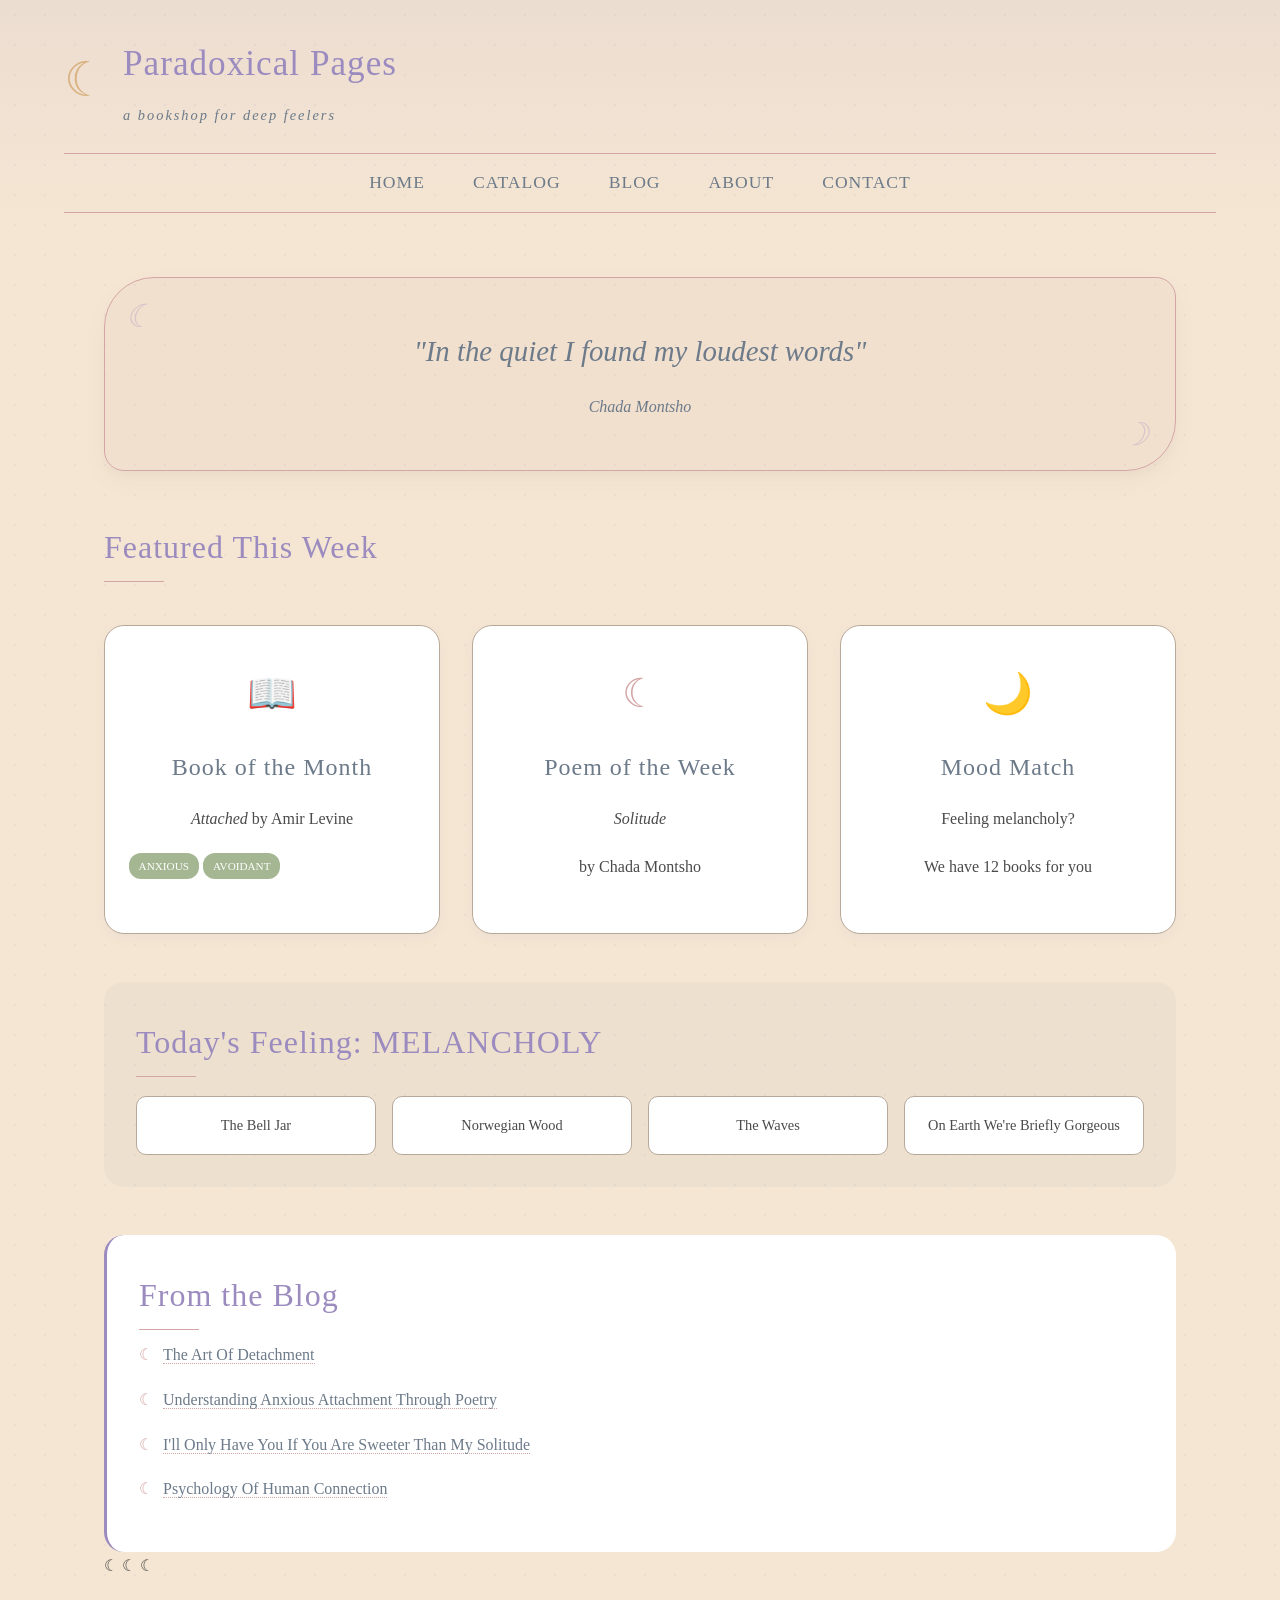
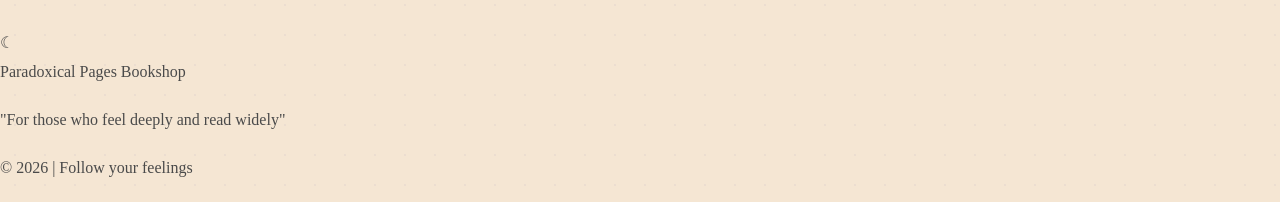
==== index.html @ 4b008feb "Add files via upload" ====
<!DOCTYPE html>

<html lang="en">

<head>

    <meta charset="UTF-8"

    <meta name="viewport" content="width=device-width, initial-scale=1.0">

    <title>Paradoxical Pages - Bookshop for Deep Feelers</title>

    <link rel="stylesheet" href="stylesheet.css">

</head>

<body>

     <header>

        <div class="logo-container">

        <div class="logo">☾</div>

        <div class="site-title">

            <h1>Paradoxical Pages</h1>

            <div class="tagline">a bookshop for deep feelers</div>

            </div>

          </div>



          <nav>

             <ul>

                <li><a href="index.html">HOME</a></li>

                <li><a href="catalog.html">CATALOG</a></li>

                <li><a href="blog.html">BLOG</a></li>

                <li><a href="about.html">ABOUT</a></li>

                <li><a href="contact.html">CONTACT</a></li>

             </ul>

          </nav>

       </header>


  <main>

 <div class="hero-quote">

        "In the quiet I found my loudest words"
 <div style="font-size: 1rem; margin-top: 1rem;">Chada Montsho</div>

</div>



        <h2 class="text-center">Featured This Week</h2>



          <div class="featured-grid">

          <div class="featured-card">

          <div class="featured-icon">📖</div>

          <h3>Book of the Month</h3>

          <p><em>Attached</em> by Amir Levine</p>

          <p class="book-tags">

          <span class="tag">ANXIOUS</span>

          <span class="tag">AVOIDANT</span>

            </p>

          </div>



             <div class="featured-card">

             <div class="featured-icon">☾</div>

               <h3>Poem of the Week</h3>

               <p><em>Solitude</em></p>

               <p>by Chada Montsho</p>

           </div>


   <div class="featured-card">

    <div class="featured-icon">🌙</div>

        <h3>Mood Match</h3>

            <p>Feeling melancholy?</p>

             <p>We have 12 books for you</p>

          </div>

          </div>


       <div class="mood-section">

             <h2>Today's Feeling: MELANCHOLY</h2>

            <div class="mood-books">

                 <div class="mini-book">The Bell Jar</div>

                <div class="mini-book">Norwegian Wood</div>

                 <div class="mini-book">The Waves</div>

                <div class="mini-book">On Earth We're Briefly Gorgeous</div>

         </div>

        </div>



         <div class="blog-preview">

         <h2>From the Blog</h2>

         <ul>

                <li><a href="blog.html#post6">The Art Of Detachment</a></li>

                <li><a href="blog.html#post2">Understanding Anxious Attachment Through Poetry</a></li>

                <li><a href="blog.html#post3">I'll Only Have You If You Are Sweeter Than My Solitude </a></li>

                <li><a href="blog.html#post5">Psychology Of Human Connection</a></li>

        </ul>

    </div>



   <div class="moon-divider">☾ ☾ ☾</div>

</main>


    <footer>

        <div class="footer moon">☾</div>

        <p>Paradoxical Pages Bookshop</p>

        <p class="footer quote">"For those who feel deeply and read widely"</p>

        <p>© 2026 | Follow your feelings</p>

</footer>

</body>

</html>
---- stylesheet.css ----
:root {
  
    --cream-paper: #F5E6D3;
    --dusty-lavender: #9B8BBF;
    --faded-denim: #6C7A89;
    --dusty-rose: #D4A5A5;
    --charcoal-text: #4A4A4A;
    --sage-healing: #9CAF88;
    --muted-gold: #D9B382;
    --soft-taupe: #B7A99A;
    
  
    --lavender-soft: rgba(155, 139, 191, 0.1);
    --rose-soft: rgba(212, 165, 165, 0.1);
    --denim-soft: rgba(108, 122, 137, 0.05);
    
    
    --soft-shadow: 0 10px 30px rgba(0, 0, 0, 0.03), 0 6px 10px rgba(0, 0, 0, 0.02);
    --gentle-shadow: 0 4px 12px rgba(155, 139, 191, 0.08);
}
 

* {
    margin: 0;
    padding: 0;
    box-sizing: border-box;
}
 
body {
    background-color: var(--cream-paper);
    color: var(--charcoal-text);
    font-family: 'Georgia', 'Times New Roman', 'Palatino', serif;
    line-height: 1.8;
    font-size: 16px;
    background-image: radial-gradient(var(--lavender-soft) 1px, transparent 1px);
    background-size: 30px 30px; /* Subtle texture like old paper */
    min-height: 100vh;
    display: flex;
    flex-direction: column;
    margin: 0;
}



.blog-background {
    background-image: url(a9a294504fd5528d5656eb89f9dd2e08.jpg);
    background-repeat: no-repeat;
    background-size: cover;
    min-height: 100vh;
    width: 100%;
    background-position: center;
}

ul li{
    list-style: none;

}

.heart-item {
    padding-left: 10px;
}


 

h1, h2, h3, h4 {
    color: var(--dusty-lavender);
    font-weight: 300;
    letter-spacing: 1px;
    margin-bottom: 1rem;
}
 
h1 {
    font-size: 2.5rem;
    border-bottom: 1px solid var(--dusty-rose);
    padding-bottom: 0.5rem;
    display: inline-block;
}
 
h2 {
    font-size: 2rem;
    position: relative;
}
 
h2::after {
    content: '';
    position: absolute;
    bottom: -5px;
    left: 0;
    width: 60px;
    height: 1px;
    background-color: var(--dusty-rose);
}
 
h3 {
    font-size: 1.5rem;
    color: var(--faded-denim);
}
 
p {
    margin-bottom: 1.2rem;
}
 
a {
    color: var(--faded-denim);
    text-decoration: none;
    border-bottom: 1px dotted var(--dusty-rose);
    transition: all 0.3s ease;
}
 
a:hover {
    color: var(--dusty-rose);
    border-bottom: 1px solid var(--dusty-lavender);
}
 
header {
    padding: 2rem 5% 1rem 5%;
    background: linear-gradient(to bottom, var(--lavender-soft), transparent);
}
 
.logo-container {
    display: flex;
    align-items: center;
    gap: 1rem;
    margin-bottom: 1.5rem;
}
 
.logo {
    font-size: 3rem;
    color: var(--muted-gold);
    animation: softGlow 4s ease-in-out infinite;
}
 
@keyframes softGlow {
    0%, 100% { opacity: 0.8; text-shadow: 0 0 5px var(--muted-gold); }
    50% { opacity: 1; text-shadow: 0 0 15px var(--dusty-lavender); }
}
 
.site-title h1 {
    margin-bottom: 0;
    border-bottom: none;
    font-size: 2.2rem;
}
 
.tagline {
    color: var(--faded-denim);
    font-style: italic;
    font-size: 0.9rem;
    letter-spacing: 2px;
}
 

nav {
    margin-top: 1.5rem;
    border-top: 1px solid var(--dusty-rose);
    border-bottom: 1px solid var(--dusty-rose);
    padding: 0.8rem 0;
}
 
nav ul {
    display: flex;
    justify-content: center;
    gap: 3rem;
    list-style: none;
    flex-wrap: wrap;
}
 
nav a {
    border-bottom: none;
    font-size: 1.1rem;
    letter-spacing: 1px;
    padding: 0.3rem 0;
    position: relative;
}
 
nav a::after {
    content: '';
    position: absolute;
    bottom: 0;
    left: 50%;
    transform: translateX(-50%);
    width: 0;
    height: 1px;
    background-color: var(--dusty-rose);
    transition: width 0.3s ease;
}
 
nav a:hover::after {
    width: 100%;
}
 
nav a:hover {
    color: var(--dusty-lavender);
}
 

main {
    flex: 1;
    padding: 3rem 5%;
    max-width: 1200px;
    margin: 0 auto;
    width: 100%;
}
 

.hero-quote {
    text-align: center;
    padding: 3rem 2rem;
    margin-bottom: 3rem;
    background-color: var(--rose-soft);
    border-radius: 50px 20px;
    font-size: 1.8rem;
    font-style: italic;
    color: var(--faded-denim);
    border: 1px solid var(--dusty-rose);
    box-shadow: var(--soft-shadow);
    position: relative;
}
 
.hero-quote::before,
.hero-quote::after {
    content: '☾';
    font-size: 2rem;
    color: var(--dusty-lavender);
    opacity: 0.3;
    position: absolute;
}
 
.hero-quote::before {
    top: 10px;
    left: 20px;
}
 
.hero-quote::after {
    bottom: 10px;
    right: 20px;
    transform: rotate(180deg);
}
 
.featured-grid {
    display: grid;
    grid-template-columns: repeat(auto-fit, minmax(250px, 1fr));
    gap: 2rem;
    margin: 3rem 0;
}
 
.featured-card {
    background-color: white;
    padding: 2rem 1.5rem;
    border-radius: 20px;
    text-align: center;
    border: 1px solid var(--soft-taupe);
    box-shadow: var(--gentle-shadow);
    transition: transform 0.3s ease, box-shadow 0.3s ease;
}
 
.featured-card:hover {
    transform: translateY(-5px);
    box-shadow: 0 15px 30px rgba(155, 139, 191, 0.15);
}
 
.featured-icon {
    font-size: 2.5rem;
    color: var(--dusty-rose);
    margin-bottom: 1rem;
}
 
.mood-section {
    background-color: var(--denim-soft);
    padding: 2rem;
    border-radius: 20px;
    margin: 3rem 0;
}
 
.mood-books {
    display: grid;
    grid-template-columns: repeat(auto-fit, minmax(150px, 1fr));
    gap: 1rem;
    margin-top: 1.5rem;
}
 
.mini-book {
    background-color: white;
    padding: 1rem;
    text-align: center;
    border-radius: 10px;
    border: 1px solid var(--soft-taupe);
    font-size: 0.9rem;
}
 
.blog-preview {
    background-color: white;
    padding: 2rem;
    border-radius: 20px;
    border-left: 3px solid var(--dusty-lavender);
}
 
.blog-preview ul {
    list-style: none;
}
 
.blog-preview li {
    margin: 1rem 0;
    padding-left: 1.5rem;
    position: relative;
}
 
.blog-preview li::before {
    content: '☾';
    color: var(--dusty-rose);
    position: absolute;
    left: 0;
}
 

.filter-section {
    margin: 2rem 0;
    display: flex;
    flex-wrap: wrap;
    gap: 0.5rem;
    justify-content: center;
}
 
.catalog-link {
    background-color: transparent;
    border: 1px solid var(--dusty-rose);
    color: var(--faded-denim);
    padding: 0.5rem 1.2rem;
    border-radius: 30px;
    cursor: pointer;
    font-family: inherit;
    transition: all 0.3s ease;
}
 
.filter-btn:hover,
.filter-btn.active {
    background-color: var(--dusty-rose);
    color: white;
}

.box {
    position: relative;
    display: inline-block;
    border: 1px solid var(--soft-taupe);
    box-shadow: var(--gentle-shadow);
    transition: all 0.3s ease;
    padding: 50px 150px 350px;
    border-radius: 20px;
    margin-left: 35%;
    background-color: white;
    color: black;

}

.dropdown {
    position: relative;
    display: inline-block;
}

.dropbtn {
    padding: 10px 15px;
    cursor: pointer;
    border: none;
    background-color: white;
    
}

.dropdown-content {
    display: none;
    position: absolute;
    min-width: 150px;
    font-size: small;
}



.dropdown-content a {
    display: block;
    padding: 10px;
    margin-bottom: 2px;
    text-decoration: none;
    color: black;
}

.dropdown-content a:hover {
    background-color: #ddd;
}

/* Show dropdown on hover */
.dropdown:hover .dropdown-content {
    display: block;
}



.box:hover {
      transform: translateY(-3px);
    box-shadow: 0 10px 25px rgba(155, 139, 191, 0.2);

}

.fill {
    position: absolute;
    left: 15px;
    top: 20px;
    bottom: 20px;
    padding-top: 20px;
    font-size: 120px;
    cursor: auto;
}

.container2 {
    display: flex;
    flex-direction: column;
}
 
.book-grid {
    display: grid;
    grid-template-columns: repeat(auto-fill, minmax(300px, 1fr));
    gap: 2rem;
    margin: 3rem 0;
}
 
.book-card {
    background-color: white;
    border-radius: 15px;
    padding: 1.5rem;
    display: flex;
    gap: 1rem;
    border: 1px solid var(--soft-taupe);
    box-shadow: var(--gentle-shadow);
    transition: all 0.3s ease;
}


 
.book-card:hover {
    transform: translateY(-3px);
    box-shadow: 0 10px 25px rgba(155, 139, 191, 0.2);
}
 
.book-cover {
    min-width: 80px;
    height: 100px;
    background-color: var(--lavender-soft);
    border-radius: 8px;
    display: flex;
    align-items: center;
    justify-content: center;
    color: var(--dusty-lavender);
    font-size: 2rem;
}
 
.book-info h3 {
    margin-bottom: 0.3rem;
}
 
.book-author {
    color: var(--soft-taupe);
    font-size: 0.9rem;
    margin-bottom: 0.5rem;
}
 
.book-rating {
    color: var(--muted-gold);
    margin-bottom: 0.5rem;
}
 
.book-tags {
    display: flex;
    flex-wrap: wrap;
    gap: 0.3rem;
    margin-top: 0.5rem;
}
 
.tag {
    background-color: var(--sage-healing);
    color: white;
    font-size: 0.7rem;
    padding: 0.2rem 0.6rem;
    border-radius: 12px;
    opacity: 0.9;
}
 
/* ===== BLOG PAGE ===== */
.blog-post {
    background-color: white;
    padding: 2rem;
    margin-bottom: 2rem;
    border-radius: 20px;
    border: 1px solid var(--soft-taupe);
    box-shadow: var(--soft-shadow);
}
 
.post-date {
    color: var(--dusty-rose);
    font-size: 0.9rem;
    letter-spacing: 2px;
    margin-bottom: 0.5rem;
}
 
.post-title {
    color: var(--dusty-lavender);
    font-size: 1.8rem;
    margin-bottom: 1rem;
}
 
.post-excerpt {
    margin: 1rem 0;
}
 
.read-more {
    display: inline-block;
    margin-top: 1rem;
    font-style: italic;
}
 
.post-meta {
    color: var(--soft-taupe);
    font-size: 0.9rem;
    border-top: 1px solid var(--rose-soft);
    padding-top: 1rem;
    margin-top: 1rem;
}
 
.featured-poem {
    background: linear-gradient(135deg, var(--lavender-soft), var(--rose-soft));
    padding: 2.5rem;
    border-radius: 30px;
    text-align: center;
    margin: 3rem 0;
    border: 1px solid var(--dusty-rose);
}
 
.poem-content {
    font-style: italic;
    font-size: 1.2rem;
    line-height: 2;
    max-width: 600px;
    margin: 0 auto;
}
 
.poem-author {
    margin-top: 1.5rem;
    color: var(--faded-denim);
}
 
/* ===== ABOUT PAGE ===== */
.about-container {
    display: grid;
    grid-template-columns: 1fr 2fr;
    gap: 3rem;
    margin: 3rem 0;
    align-items: start;
}
 
.profile-section {
    text-align: center;
}
 
.profile-image {
    width: 200px;
    height: 200px;
    border-radius: 50%;
    background-color: var(--lavender-soft);
    margin: 0 auto 1.5rem;
    display: flex;
    align-items: center;
    justify-content: center;
    font-size: 5rem;
    color: var(--dusty-rose);
    border: 3px solid var(--dusty-lavender);
    box-shadow: var(--gentle-shadow);
}
 
.profile-name {
    font-size: 1.8rem;
    color: var(--dusty-lavender);
}
 
.bio-section {
    background-color: white;
    padding: 2rem;
    border-radius: 20px;
    border: 1px solid var(--soft-taupe);
}
 
.origin-story {
    background-color: var(--rose-soft);
    padding: 1.5rem;
    border-radius: 15px;
    margin: 2rem 0;
    font-style: italic;
}
 
.favorite-books-grid {
    display: grid;
    grid-template-columns: repeat(5, 1fr);
    gap: 1rem;
    margin-top: 1rem;
}
 
.fav-book {
    background-color: var(--lavender-soft);
    aspect-ratio: 2/3;
    border-radius: 8px;
    display: flex;
    align-items: center;
    justify-content: center;
    font-size: 2rem;
    color: var(--dusty-lavender);
    border: 1px solid var(--dusty-rose);
}
 
/* ===== CONTACT PAGE ===== */
.contact-intro {
    text-align: center;
    max-width: 600px;
    margin: 0 auto 3rem;
    font-size: 1.2rem;
    color: var(--faded-denim);
}
 
.contact-container {
    display: grid;
    grid-template-columns: 1fr 1fr;
    gap: 3rem;
}
 
.contact-form {
    background-color: white;
    padding: 2rem;
    border-radius: 20px;
    border: 1px solid var(--soft-taupe);
}
 
.form-group {
    margin-bottom: 1.5rem;
}
 
.form-group label {
    display: block;
    margin-bottom: 0.5rem;
    color: var(--faded-denim);
    font-size: 0.95rem;
}
 
.form-group input,
.form-group select,
.form-group textarea {
    width: 100%;
    padding: 0.8rem;
    border: 1px solid var(--soft-taupe);
    border-radius: 8px;
    font-family: inherit;
    background-color: var(--cream-paper);
    transition: all 0.3s ease;
}
 
.form-group input:focus,
.form-group select:focus,
.form-group textarea:focus {
    outline: none;
    border-color: var(--dusty-lavender);
    box-shadow: 0 0 0 3px var(--lavender-soft);
}
 
.mood-options {
    display: grid;
    grid-template-columns: repeat(2, 1fr);
    gap: 0.5rem;
}
 
.mood-option {
    background-color: var(--rose-soft);
    border: 1px solid var(--dust
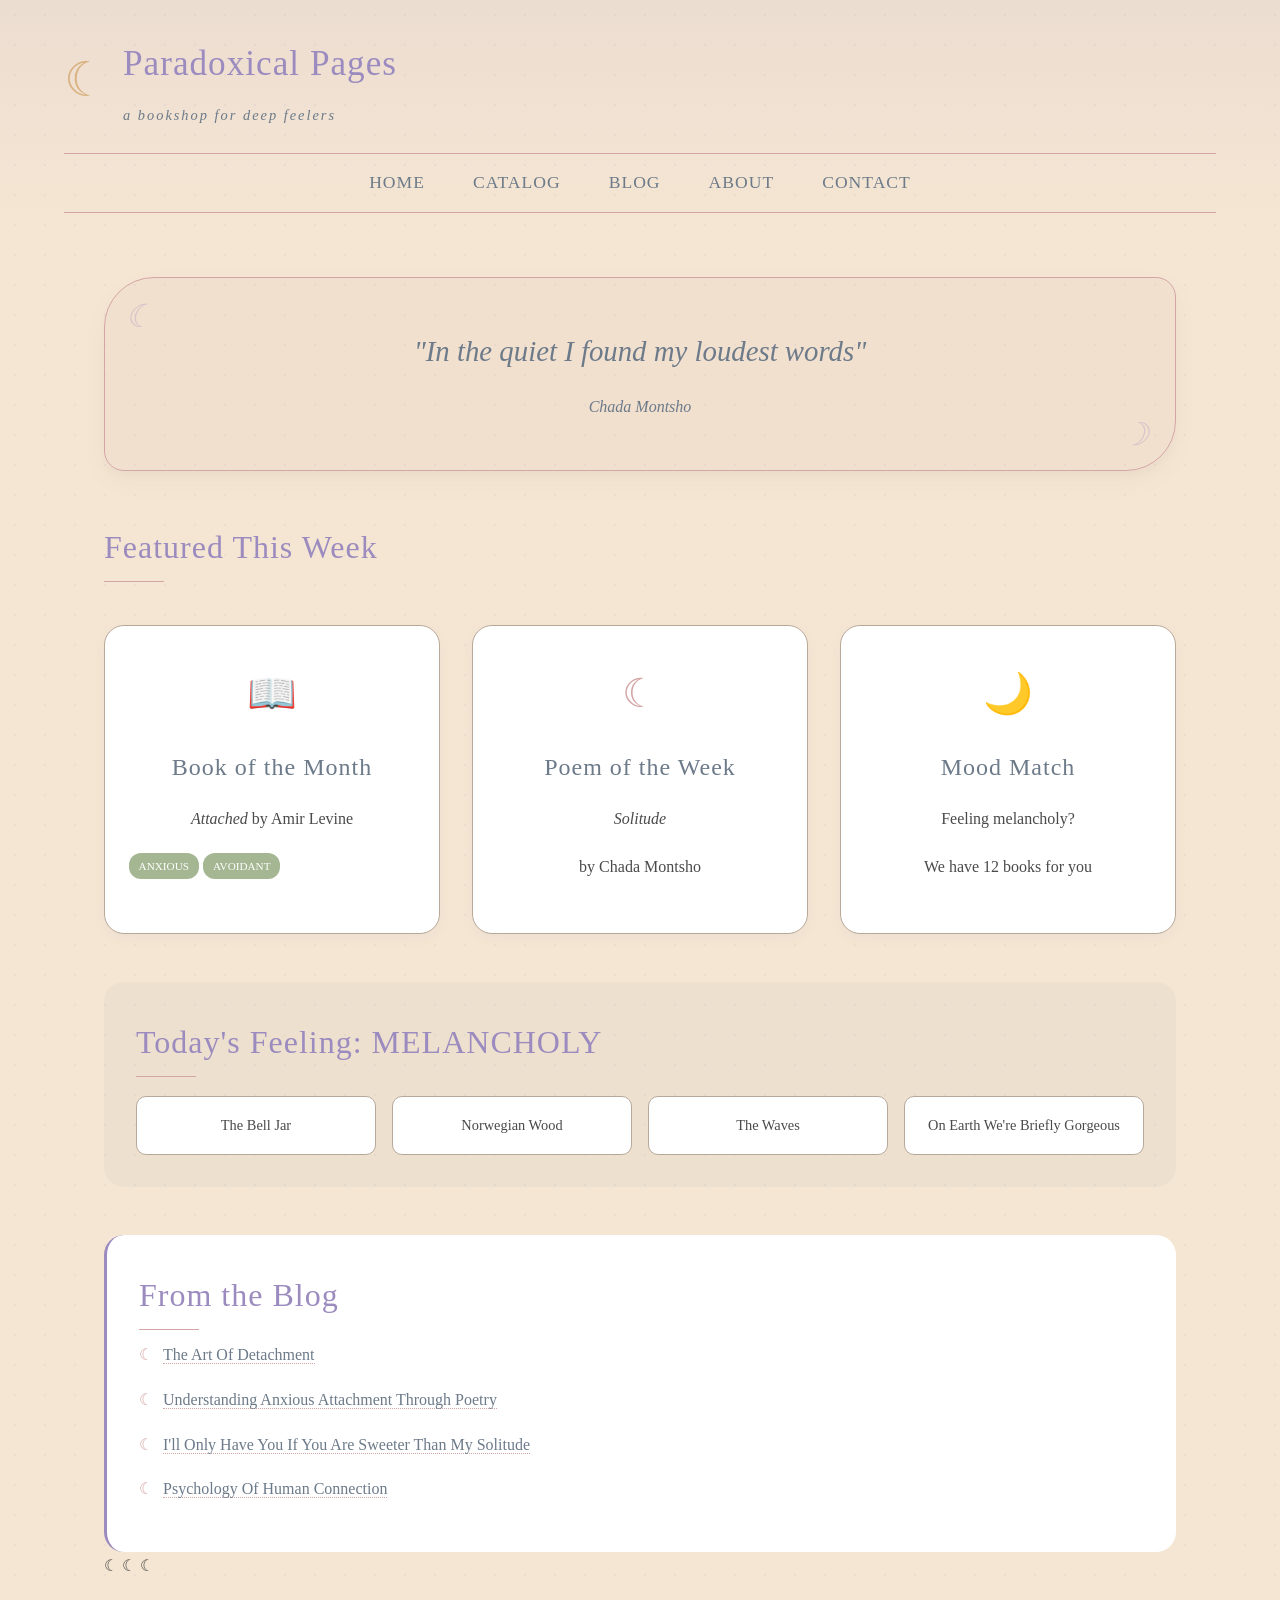
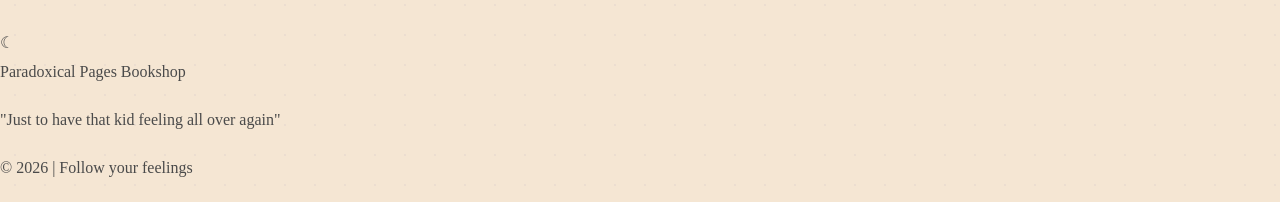
==== commit 9bc000b7: "Update index.html" ====
--- a/index.html
+++ b/index.html
@@ -174,7 +174,7 @@
 
         <p>Paradoxical Pages Bookshop</p>
 
-        <p class="footer quote">"For those who feel deeply and read widely"</p>
+        <p class="footer quote">"Just to have that kid feeling all over again"</p>
 
         <p>© 2026 | Follow your feelings</p>
 
--- a/stylesheet.css
+++ b/stylesheet.css
@@ -386,7 +386,7 @@
     background-color: #ddd;
 }
 
-/* Show dropdown on hover */
+
 .dropdown:hover .dropdown-content {
     display: block;
 }
@@ -482,7 +482,7 @@
     opacity: 0.9;
 }
  
-/* ===== BLOG PAGE ===== */
+
 .blog-post {
     background-color: white;
     padding: 2rem;
@@ -545,7 +545,7 @@
     color: var(--faded-denim);
 }
  
-/* ===== ABOUT PAGE ===== */
+
 .about-container {
     display: grid;
     grid-template-columns: 1fr 2fr;
@@ -612,7 +612,7 @@
     border: 1px solid var(--dusty-rose);
 }
  
-/* ===== CONTACT PAGE ===== */
+
 .contact-intro {
     text-align: center;
     max-width: 600px;
@@ -673,4 +673,4 @@
  
 .mood-option {
     background-color: var(--rose-soft);
-    border: 1px solid var(--dust+    border: 1px solid var(--dust
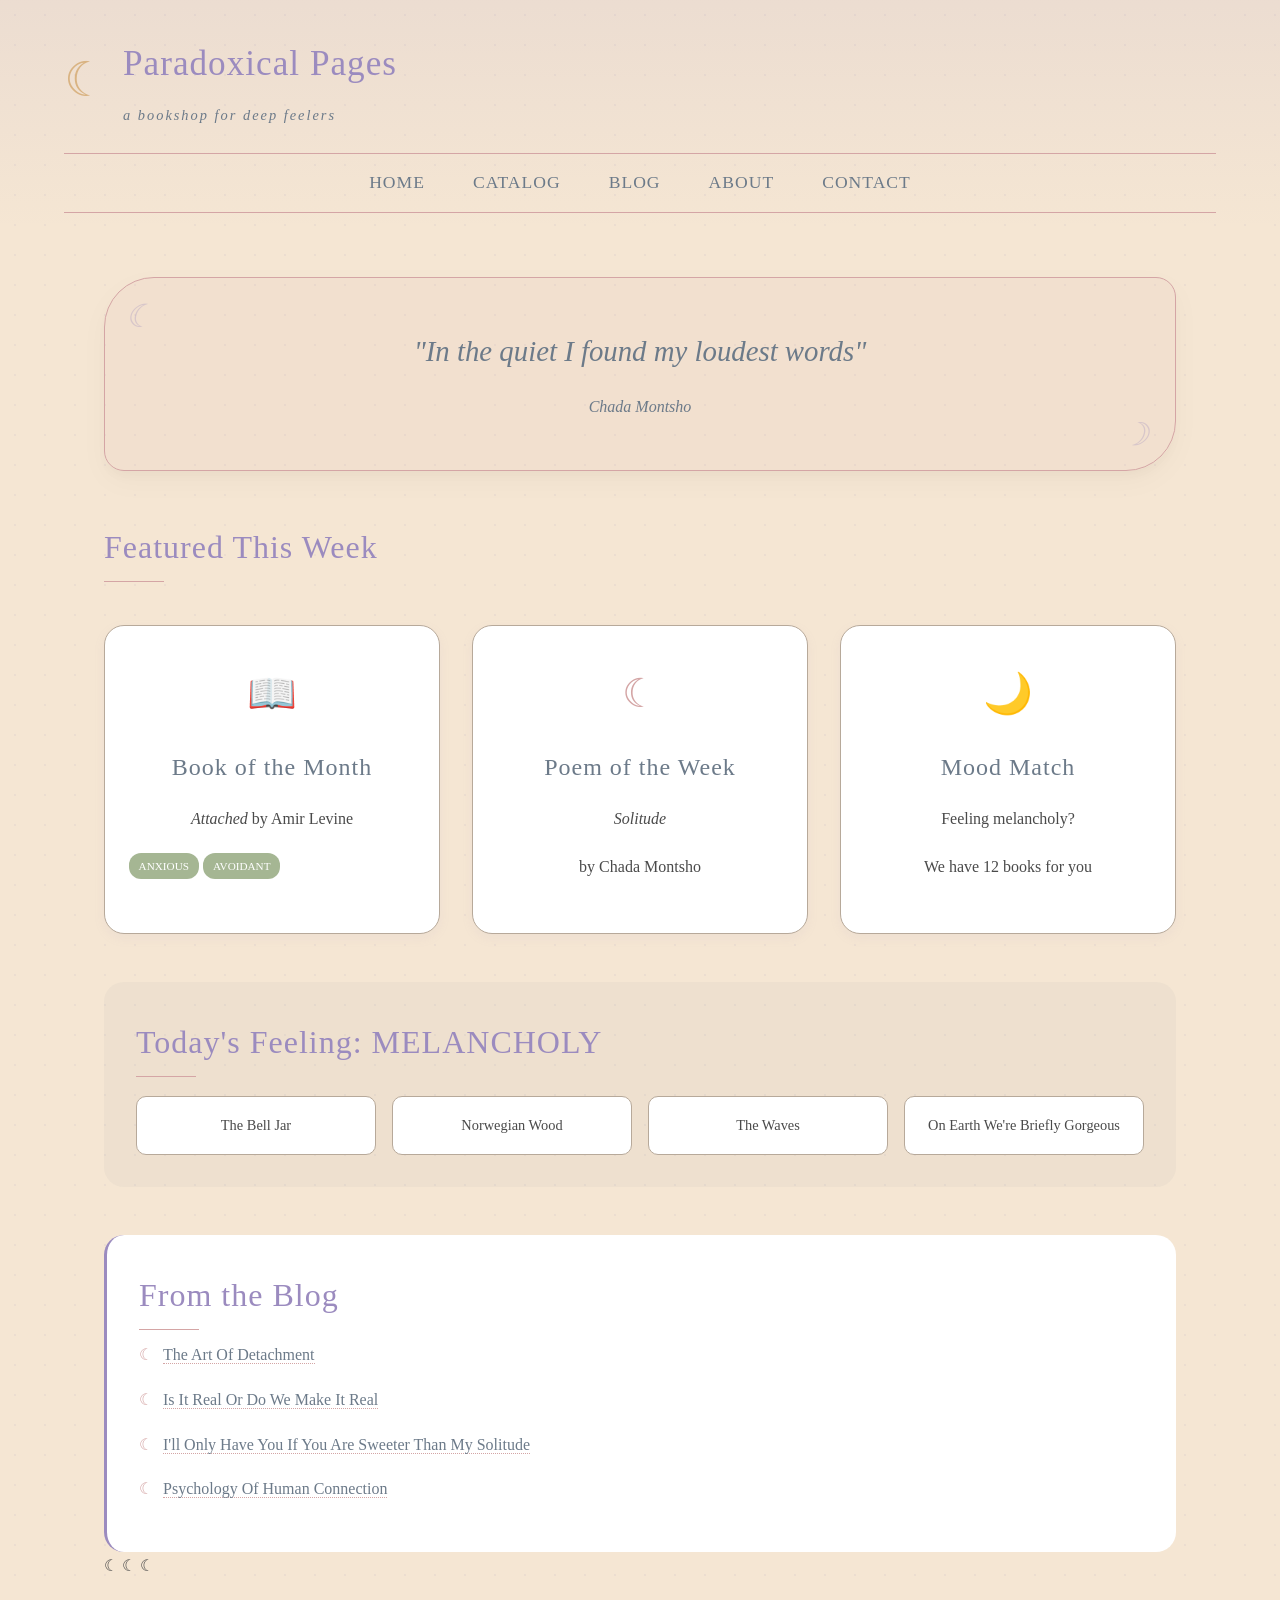
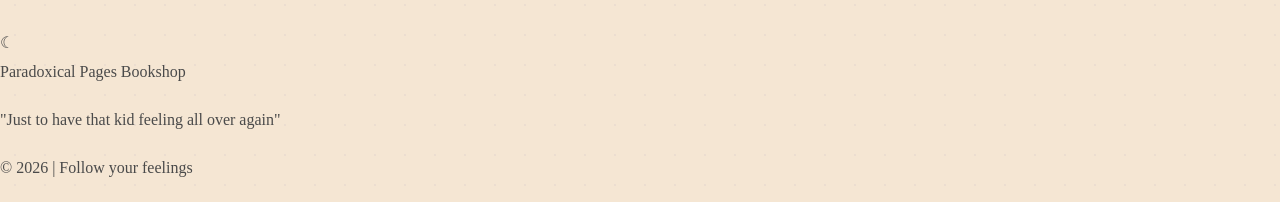
==== commit d0b658fd: "Update index.html" ====
--- a/index.html
+++ b/index.html
@@ -151,7 +151,7 @@
 
                 <li><a href="blog.html#post6">The Art Of Detachment</a></li>
 
-                <li><a href="blog.html#post2">Understanding Anxious Attachment Through Poetry</a></li>
+                <li><a href="blog.html#post2">Is It Real Or Do We Make It Real</a></li>
 
                 <li><a href="blog.html#post3">I'll Only Have You If You Are Sweeter Than My Solitude </a></li>
 
